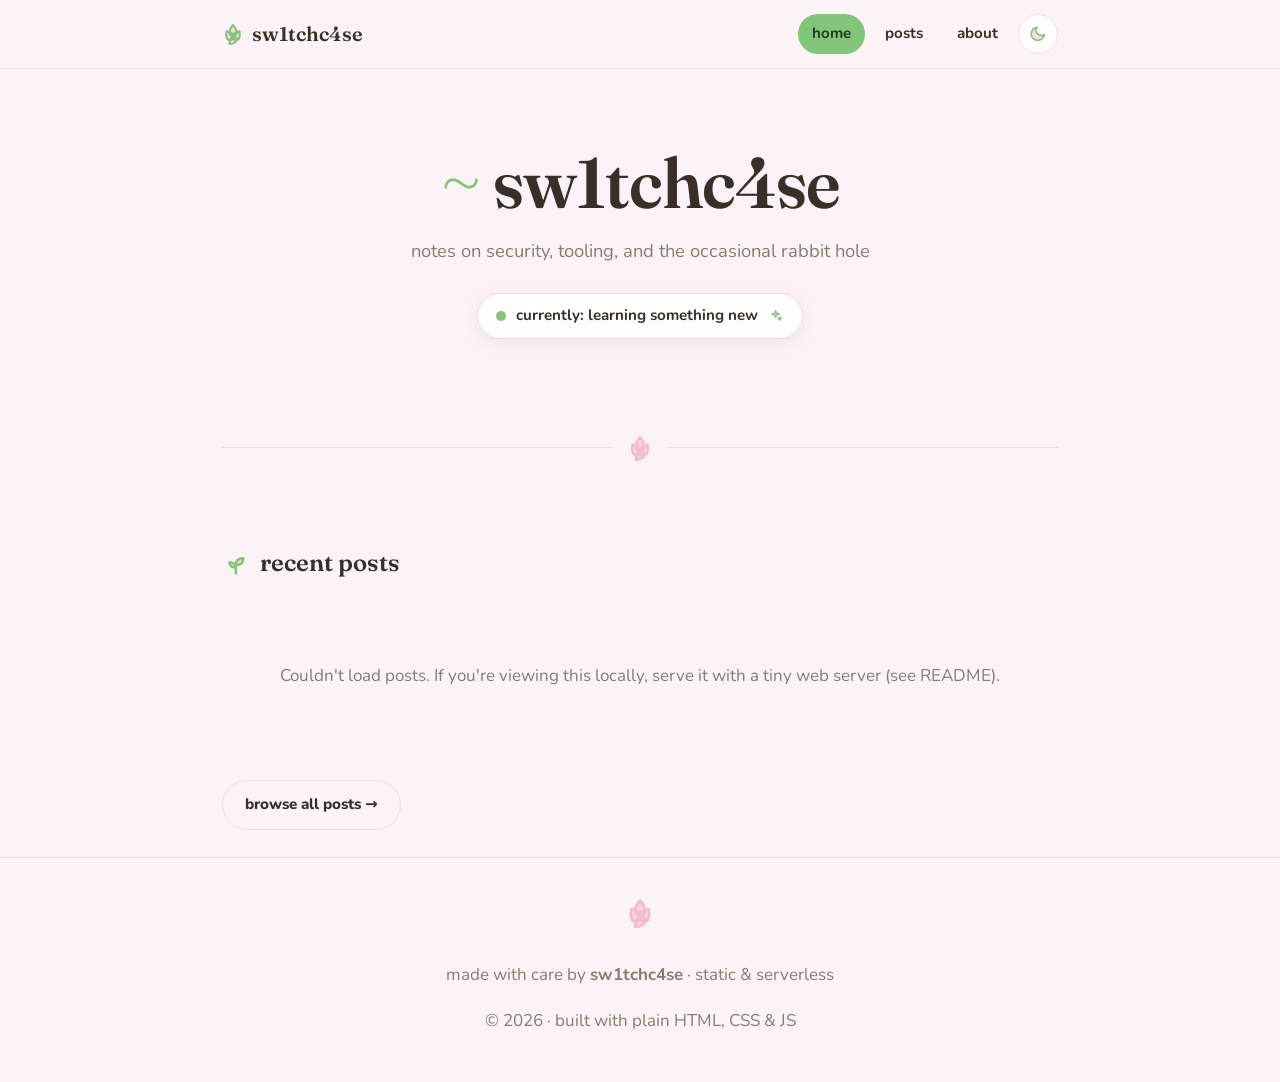
==== index.html @ 3e36abd5 "Initial commit" ====
<!DOCTYPE html>
<html lang="en">
<head>
  <meta charset="UTF-8" />
  <meta name="viewport" content="width=device-width, initial-scale=1.0" />
  <title>sw1tchc4se · home</title>
  <meta name="description" content="sw1tchc4se's personal blog &lt;3" />
  <meta name="google-site-verification" content="fWLO2Uzx5_jsyunKUlAKKFhz26lNTzGG1gmHihlMR6w" />
  <link rel="canonical" href="https://sw1tchc4se.github.io/" />
  <meta property="og:type" content="website" />
  <meta property="og:site_name" content="sw1tchc4se" />
  <meta property="og:title" content="sw1tchc4se" />
  <meta property="og:description" content="sw1tchc4se's personal blog &lt;3" />
  <meta property="og:url" content="https://sw1tchc4se.github.io/" />
  <meta property="og:image" content="https://sw1tchc4se.github.io/assets/avatar.png" />
  <meta name="twitter:card" content="summary" />
  <script>
    (function () {
      var s = localStorage.getItem("theme") ||
        (matchMedia("(prefers-color-scheme: dark)").matches ? "dark" : "light");
      document.documentElement.setAttribute("data-theme", s);
    })();
  </script>
  <link rel="preconnect" href="https://fonts.googleapis.com" />
  <link rel="preconnect" href="https://fonts.gstatic.com" crossorigin />
  <link href="https://fonts.googleapis.com/css2?family=Fraunces:opsz,wght@9..144,400;9..144,600;9..144,700&family=Nunito:wght@400;700;800&display=swap" rel="stylesheet" />
  <link rel="stylesheet" href="css/style.css" />
</head>
<body>
  <section class="hero">
    <div class="sparkles" aria-hidden="true">
      <span class="spark s1"></span>
      <span class="spark s2"></span>
      <span class="spark s3"></span>
      <span class="spark s4"></span>
      <span class="spark s5"></span>
      <span class="spark s6"></span>
      <span class="spark s7"></span>
      <span class="spark s8"></span>
      <span class="spark s9"></span>
    </div>

    <div class="container">
      <h1><span class="glyph">~</span> <span id="hero-name">sw1tchc4se</span></h1>
      <p class="tagline" id="hero-tagline"></p>
      <div class="status-widget" id="hero-status"></div>
    </div>
  </section>

  <main class="container">
    <section class="section" id="pinned-section" style="display:none">
      <h2 class="section-title"><span data-icon="pin"></span> pinned</h2>
      <div class="cards" id="pinned"></div>
    </section>

    <div class="divider"><span data-icon="petal"></span></div>

    <section class="section">
      <h2 class="section-title"><span data-icon="sprout"></span> recent posts</h2>
      <div class="cards" id="recent"><p class="loading">loading posts…</p></div>
      <p style="margin-top:22px"><a class="btn ghost" href="posts/">browse all posts →</a></p>
    </section>
  </main>

  <script src="js/blog.js"></script>
  <script src="js/home.js"></script>
</body>
</html>
---- css/style.css ----
:root {
  --bg: #FCF3F6;
  --surface: #fffdfe;
  --primary: #84C57C;
  --primary-ink: #4f8049;
  --secondary: #F4BBCD;
  --accent: #DB5E8E;
  --text: #3A2E2A;
  --muted: #8a7a74;
  --border: #f3dde5;
  --ic-fill: rgba(219, 94, 142, 0.20);
  --on-primary: #1f3d1b;
  --shadow: 0 4px 18px rgba(160, 90, 120, 0.10);
  --shadow-lift: 0 14px 34px rgba(160, 90, 120, 0.18);
  --radius: 20px;
  --radius-sm: 12px;
  --radius-pill: 999px;
  --font-body: "Nunito", system-ui, -apple-system, sans-serif;
  --font-head: "Fraunces", Georgia, serif;
  --maxw: 880px;
}

[data-theme="dark"] {
  --bg: #241D29;
  --surface: #2E2536;
  --primary: #A6D89E;
  --primary-ink: #c4e8be;
  --secondary: #E2A6C0;
  --accent: #F4A6C4;
  --text: #F1E7EC;
  --muted: #c3aebb;
  --border: #463950;
  --ic-fill: rgba(244, 166, 196, 0.28);
  --on-primary: #18241b;
  --shadow: 0 4px 18px rgba(40, 10, 30, 0.40);
  --shadow-lift: 0 16px 36px rgba(40, 10, 30, 0.52);
}

*, *::before, *::after { box-sizing: border-box; }
html { scroll-behavior: smooth; }
body {
  margin: 0;
  font-family: var(--font-body);
  background: var(--bg);
  color: var(--text);
  line-height: 1.7;
  font-size: 17px;
  -webkit-font-smoothing: antialiased;
  transition: background 0.4s ease, color 0.4s ease;
  min-height: 100vh;
  display: flex;
  flex-direction: column;
}

h1, h2, h3, h4 {
  font-family: var(--font-head);
  font-weight: 600;
  line-height: 1.2;
  color: var(--text);
}

a { color: var(--accent); text-decoration: none; }
a:hover { text-decoration: underline; }

img { max-width: 100%; }

.container { width: 100%; max-width: var(--maxw); margin: 0 auto; padding: 0 22px; }

.icon {
  width: 1em; height: 1em;
  display: inline-block;
  vertical-align: -0.14em;
  flex-shrink: 0;
  color: var(--primary);
}
[data-icon] { display: inline-flex; align-items: center; }
.icon.pink { color: var(--accent); }
.btn .icon { color: inherit; }
.empty-state .icon { color: var(--primary); }

.site-header {
  position: sticky;
  top: 0;
  z-index: 50;
  backdrop-filter: blur(10px);
  background: color-mix(in srgb, var(--bg) 82%, transparent);
  border-bottom: 1px solid var(--border);
}
.nav {
  display: flex;
  align-items: center;
  gap: 18px;
  padding: 14px 22px;
  max-width: var(--maxw);
  margin: 0 auto;
}
.brand {
  font-family: var(--font-head);
  font-weight: 600;
  font-size: 1.25rem;
  color: var(--text);
  display: inline-flex;
  align-items: center;
  gap: 8px;
}
.brand:hover { text-decoration: none; }
.brand .icon { width: 22px; height: 22px; color: var(--primary); }
.nav-links { display: flex; gap: 6px; margin-left: auto; align-items: center; }
.nav-links a {
  color: var(--text);
  padding: 7px 14px;
  border-radius: var(--radius-pill);
  font-weight: 700;
  font-size: 0.95rem;
  transition: background 0.2s ease, color 0.2s ease;
}
.nav-links a:hover { background: color-mix(in srgb, var(--primary) 22%, transparent); text-decoration: none; }
.nav-links a.active { background: var(--primary); color: var(--on-primary); }

.theme-toggle {
  border: 1px solid var(--border);
  background: var(--surface);
  color: var(--text);
  width: 40px; height: 40px;
  border-radius: var(--radius-pill);
  cursor: pointer;
  font-size: 1.1rem;
  display: grid; place-items: center;
  transition: transform 0.3s ease, box-shadow 0.2s ease;
}
.theme-toggle:hover { transform: rotate(-15deg) scale(1.08); box-shadow: var(--shadow); }

.hero {
  position: relative;
  text-align: center;
  padding: 72px 22px 56px;
  overflow: hidden;
}
.hero h1 {
  font-size: clamp(2.6rem, 7vw, 4.4rem);
  margin: 0 0 10px;
  letter-spacing: -1px;
}
.hero .tagline { font-size: 1.15rem; color: var(--muted); max-width: 540px; margin: 0 auto 26px; }
.hero .glyph { color: var(--primary); }

.status-widget {
  display: inline-flex;
  align-items: center;
  gap: 10px;
  background: var(--surface);
  border: 1px solid var(--border);
  border-radius: var(--radius-pill);
  padding: 9px 18px;
  box-shadow: var(--shadow);
  font-weight: 700;
  font-size: 0.95rem;
}
.status-dot {
  width: 10px; height: 10px; border-radius: 50%;
  background: var(--primary);
  box-shadow: 0 0 0 0 color-mix(in srgb, var(--primary) 60%, transparent);
  animation: pulse 2s infinite;
}
@keyframes pulse {
  0% { box-shadow: 0 0 0 0 color-mix(in srgb, var(--primary) 55%, transparent); }
  70% { box-shadow: 0 0 0 10px transparent; }
  100% { box-shadow: 0 0 0 0 transparent; }
}

.sparkles { position: absolute; inset: 0; overflow: hidden; pointer-events: none; z-index: 0; }
.hero .container { position: relative; z-index: 1; }
.spark {
  position: absolute;
  width: 16px; aspect-ratio: 1;
  background: currentColor;

  clip-path: polygon(50% 0%, 61% 39%, 100% 50%, 61% 61%, 50% 100%, 39% 61%, 0% 50%, 39% 39%);
  opacity: 0;
  transform: scale(0.4);
  filter: drop-shadow(0 0 6px currentColor);
  animation: twinkle 4.5s ease-in-out infinite;
}
@keyframes twinkle {
  0%, 100% { opacity: 0; transform: scale(0.4) rotate(0deg); }
  50%      { opacity: 0.9; transform: scale(1) rotate(18deg); }
}
.spark.s1 { top: 17%; left: 11%;  color: var(--accent);    width: 18px; animation-delay: 0s;   }
.spark.s2 { top: 29%; right: 15%; color: var(--primary);   width: 14px; animation-delay: 1.1s; animation-duration: 5.2s; }
.spark.s3 { bottom: 22%; left: 19%; color: #BB8FE0;        width: 21px; animation-delay: 0.6s; animation-duration: 5.6s; }
.spark.s4 { top: 13%; right: 29%; color: var(--secondary); width: 12px; animation-delay: 1.9s; }
.spark.s5 { bottom: 27%; right: 21%; color: var(--accent); width: 16px; animation-delay: 2.5s; animation-duration: 4.8s; }
.spark.s6 { top: 47%; left: 6%;   color: #BB8FE0;          width: 13px; animation-delay: 3s;   }
.spark.s7 { bottom: 15%; left: 43%; color: var(--primary); width: 15px; animation-delay: 1.4s; animation-duration: 5.4s; }
.spark.s8 { top: 21%; left: 47%;  color: var(--secondary); width: 11px; animation-delay: 2.8s; }
.spark.s9 { bottom: 33%; right: 38%; color: #BB8FE0;       width: 17px; animation-delay: 0.3s; animation-duration: 5s;   }

.section { padding: 18px 0 10px; }
.section-title {
  display: flex; align-items: center; gap: 10px;
  font-size: 1.5rem; margin: 30px 0 18px;
}
.section-title .icon { width: 1.15em; height: 1.15em; color: var(--primary); }

.divider { display: flex; align-items: center; gap: 14px; margin: 40px 0; color: var(--secondary); }
.divider::before, .divider::after { content: ""; flex: 1; height: 1px; background: var(--border); }
.divider .icon { width: 26px; height: 26px; color: var(--secondary); }

.cards { display: grid; gap: 18px; }
.card {
  background: var(--surface);
  border: 1px solid var(--border);
  border-radius: var(--radius);
  padding: 22px 24px;
  box-shadow: var(--shadow);
  transition: transform 0.28s ease, box-shadow 0.28s ease, border-color 0.28s ease;
  display: block;
  color: inherit;
}
.card:hover {
  transform: translateY(-5px);
  box-shadow: var(--shadow-lift);
  border-color: color-mix(in srgb, var(--primary) 45%, var(--border));
  text-decoration: none;
}
.card h3 { margin: 0 0 6px; font-size: 1.3rem; }
.card .meta { color: var(--muted); font-size: 0.88rem; margin-bottom: 10px; display: flex; gap: 12px; flex-wrap: wrap; }
.card p { margin: 0 0 14px; color: var(--text); }
.card.pinned { border-color: color-mix(in srgb, var(--primary) 50%, var(--border)); }
.pin-badge {
  display: inline-flex; align-items: center; gap: 5px;
  font-size: 0.78rem; font-weight: 800; color: var(--primary-ink);
  background: color-mix(in srgb, var(--primary) 18%, transparent);
  padding: 3px 10px; border-radius: var(--radius-pill); margin-bottom: 10px;
}

.tags { display: flex; flex-wrap: wrap; gap: 8px; }
.tag {
  font-size: 0.78rem;
  font-weight: 800;
  letter-spacing: 0.2px;
  padding: 5px 12px;
  border-radius: var(--radius-pill);
  background: color-mix(in srgb, var(--secondary) 28%, transparent);
  color: var(--text);
  border: 1px solid transparent;
  cursor: pointer;
  transition: background 0.2s ease, transform 0.15s ease, border-color 0.2s ease;
  user-select: none;
}
.tag:hover { transform: translateY(-2px); text-decoration: none; }
.tag.active { background: var(--primary); color: var(--on-primary); }
.tag::before { content: "#"; opacity: 0.55; }

.controls { display: flex; flex-direction: column; gap: 14px; margin-bottom: 8px; }
.search {
  width: 100%;
  border: 1px solid var(--border);
  background: var(--surface);
  color: var(--text);
  border-radius: var(--radius-pill);
  padding: 13px 20px;
  font-family: inherit;
  font-size: 1rem;
  box-shadow: var(--shadow);
}
.search:focus { outline: none; border-color: var(--primary); }
.filter-row { display: flex; flex-wrap: wrap; gap: 8px; align-items: center; }
.filter-label { font-size: 0.85rem; color: var(--muted); font-weight: 700; margin-right: 4px; }

.timeline { position: relative; padding-left: 34px; }
.timeline::before {
  content: ""; position: absolute; left: 9px; top: 8px; bottom: 8px;
  width: 2px;
  background: linear-gradient(var(--primary), var(--secondary));
  border-radius: 2px;
}
.timeline-item { position: relative; margin-bottom: 22px; }
.timeline-item::before {
  content: ""; position: absolute; left: -33px; top: 26px;
  width: 14px; height: 14px; border-radius: 50%;
  background: var(--bg);
  border: 3px solid var(--primary);
  box-shadow: 0 0 0 4px color-mix(in srgb, var(--primary) 16%, transparent);
}
.empty-state { text-align: center; color: var(--muted); padding: 50px 0; }

.post-header { padding: 40px 0 8px; }
.post-header h1 { font-size: clamp(2rem, 5vw, 3rem); margin: 0 0 12px; }
.post-meta { display: flex; flex-wrap: wrap; gap: 16px; align-items: center; color: var(--muted); font-size: 0.92rem; margin-bottom: 16px; }
.coffee { display: inline-flex; align-items: center; gap: 3px; }
.coffee .icon { width: 1.05em; height: 1.05em; color: var(--accent); }
.post-meta .icon { color: var(--primary); }
.pin-badge .icon { width: 1em; height: 1em; }
.card .meta .icon { width: 1em; height: 1em; }

.post-layout { display: grid; grid-template-columns: 1fr; gap: 30px; }
@media (min-width: 1000px) {
  .post-layout { grid-template-columns: 1fr 220px; align-items: start; }
  .toc { position: sticky; top: 90px; order: 2; }
}

.toc {
  background: var(--surface);
  border: 1px solid var(--border);
  border-radius: var(--radius);
  padding: 18px 20px;
  box-shadow: var(--shadow);
  font-size: 0.9rem;
}
.toc h4 { margin: 0 0 10px; font-size: 1rem; display: flex; gap: 7px; align-items: center; }
.toc ul { list-style: none; margin: 0; padding: 0; }
.toc li { margin: 4px 0; }
.toc li.h3 { padding-left: 14px; font-size: 0.85rem; }
.toc a { color: var(--muted); }
.toc a:hover, .toc a.active { color: var(--primary-ink); text-decoration: none; }

.prose { font-size: 1.05rem; }
.prose h2 { font-size: 1.7rem; margin: 38px 0 12px; scroll-margin-top: 80px; }
.prose h3 { font-size: 1.3rem; margin: 28px 0 10px; scroll-margin-top: 80px; }
.prose p { margin: 0 0 18px; }
.prose ul, .prose ol { margin: 0 0 18px; padding-left: 26px; }
.prose li { margin: 6px 0; }
.prose blockquote {
  margin: 0 0 18px; padding: 8px 20px;
  border-left: 4px solid var(--primary);
  background: color-mix(in srgb, var(--primary) 8%, transparent);
  border-radius: 0 var(--radius-sm) var(--radius-sm) 0;
  color: var(--muted);
}
.prose code {
  background: color-mix(in srgb, var(--accent) 12%, transparent);
  padding: 2px 7px; border-radius: 7px;
  font-size: 0.9em;
  font-family: "JetBrains Mono", "SF Mono", Consolas, monospace;
  color: var(--accent);
}
.prose pre {
  background: #271f2e;
  border-radius: var(--radius-sm);
  padding: 18px 20px;
  overflow-x: auto;
  margin: 0 0 20px;
  box-shadow: var(--shadow);
}
[data-theme="dark"] .prose pre { background: #1b1421; border: 1px solid var(--border); }
.prose pre code { background: none; padding: 0; color: #f3ede0; font-size: 0.88rem; }
.prose a { text-decoration: underline; text-underline-offset: 3px; }
.prose img { border-radius: var(--radius-sm); box-shadow: var(--shadow); }
.prose table { width: 100%; border-collapse: collapse; margin: 0 0 18px; }
.prose th, .prose td { border: 1px solid var(--border); padding: 8px 12px; text-align: left; }
.prose th { background: color-mix(in srgb, var(--secondary) 22%, transparent); }

.reactions {
  display: flex; gap: 10px; flex-wrap: wrap;
  margin: 30px 0;
}
.reaction {
  border: 1px solid var(--border);
  background: var(--surface);
  border-radius: var(--radius-pill);
  padding: 8px 16px;
  font-size: 1.1rem;
  cursor: pointer;
  display: inline-flex; align-items: center; gap: 8px;
  transition: transform 0.18s ease, background 0.2s ease, border-color 0.2s ease;
  font-family: inherit;
  color: var(--text);
}
.reaction .icon { width: 1.35em; height: 1.35em; }
.reaction .count { font-size: 0.9rem; font-weight: 800; color: var(--muted); }
.reaction:hover { transform: translateY(-3px) scale(1.04); }
.reaction.reacted {
  background: color-mix(in srgb, var(--primary) 20%, transparent);
  border-color: var(--primary);
}
.reaction.reacted .count { color: var(--primary-ink); }
.reaction.bump { animation: bump 0.4s ease; }
@keyframes bump { 50% { transform: scale(1.35) rotate(-8deg); } }

.profile { display: flex; gap: 22px; align-items: center; flex-wrap: wrap; margin-bottom: 10px; }
.avatar {
  width: 96px; height: 96px; border-radius: 50%;
  background: linear-gradient(135deg, var(--primary), var(--secondary));
  object-fit: cover;
  display: block;
  box-shadow: var(--shadow); flex-shrink: 0;
  border: 3px solid var(--surface);
}
.skill-grid { display: flex; flex-wrap: wrap; gap: 10px; }
.social-links { display: flex; flex-wrap: wrap; gap: 12px; }
.social-links a {
  display: inline-flex; align-items: center; gap: 8px;
  background: var(--surface); border: 1px solid var(--border);
  padding: 10px 18px; border-radius: var(--radius-pill);
  font-weight: 700; color: var(--text);
  transition: transform 0.2s ease, box-shadow 0.2s ease;
}
.social-links a:hover { transform: translateY(-3px); box-shadow: var(--shadow); text-decoration: none; }
.social-links .icon, .social-soon .icon { width: 1.2em; height: 1.2em; color: var(--accent); }
.social-soon {
  display: inline-flex; align-items: center; gap: 8px;
  background: transparent; border: 1px dashed var(--border);
  padding: 10px 18px; border-radius: var(--radius-pill);
  font-weight: 700; color: var(--muted);
  cursor: default; opacity: 0.8;
}

.notfound { text-align: center; padding: 80px 22px; }
.notfound h1 { font-size: clamp(4rem, 18vw, 9rem); margin: 0; color: var(--primary); }

.btn {
  display: inline-flex; align-items: center; gap: 8px;
  background: var(--primary); color: var(--on-primary);
  border: none; border-radius: var(--radius-pill);
  padding: 11px 22px; font-family: inherit; font-weight: 800;
  font-size: 0.95rem; cursor: pointer; text-decoration: none;
  transition: transform 0.2s ease, box-shadow 0.2s ease, filter 0.2s ease;
}
.btn:hover { transform: translateY(-2px); box-shadow: var(--shadow-lift); text-decoration: none; filter: brightness(1.04); }
.btn.ghost { background: transparent; color: var(--text); border: 1px solid var(--border); }

.back-link { display: inline-flex; align-items: center; gap: 6px; color: var(--muted); font-weight: 700; margin: 24px 0; }

.site-footer {
  margin-top: auto;
  border-top: 1px solid var(--border);
  text-align: center;
  padding: 40px 22px 30px;
  color: var(--muted);
}
.site-footer .icon { width: 30px; height: 30px; color: var(--secondary); margin-bottom: 8px; }
.site-footer a { font-weight: 700; }

.loading { text-align: center; color: var(--muted); padding: 40px 0; }

@media (prefers-reduced-motion: reduce) {
  *, *::before, *::after { animation: none !important; transition: none !important; scroll-behavior: auto; }
}

.fade-in { animation: fadein 0.5s ease both; }
@keyframes fadein { from { opacity: 0; transform: translateY(8px); } to { opacity: 1; transform: none; } }
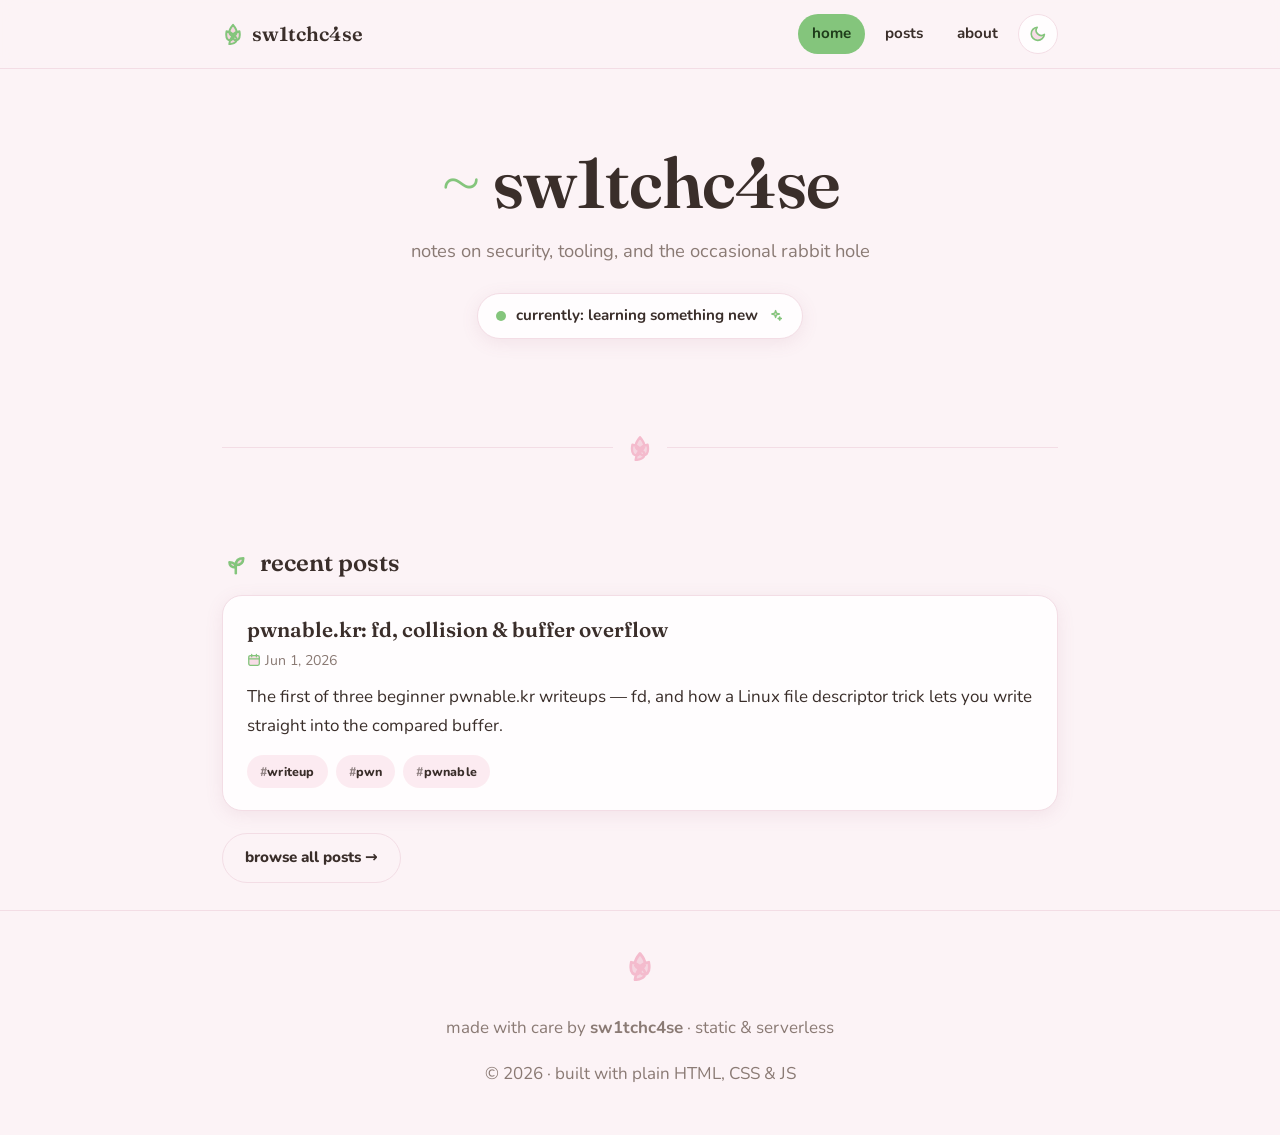
==== commit 4721916f: "fixed some bugs" ====
--- a/index.html
+++ b/index.html
@@ -14,6 +14,10 @@
   <meta property="og:url" content="https://sw1tchc4se.github.io/" />
   <meta property="og:image" content="https://sw1tchc4se.github.io/assets/avatar.png" />
   <meta name="twitter:card" content="summary" />
+  <meta name="theme-color" content="#FCF3F6" media="(prefers-color-scheme: light)" />
+  <meta name="theme-color" content="#241D29" media="(prefers-color-scheme: dark)" />
+  <link rel="icon" href="/assets/avatar.svg" type="image/svg+xml" />
+  <link rel="apple-touch-icon" href="/assets/avatar.png" />
   <script>
     (function () {
       var s = localStorage.getItem("theme") ||
--- a/css/style.css
+++ b/css/style.css
@@ -244,11 +244,13 @@
   background: color-mix(in srgb, var(--secondary) 28%, transparent);
   color: var(--text);
   border: 1px solid transparent;
-  cursor: pointer;
   transition: background 0.2s ease, transform 0.15s ease, border-color 0.2s ease;
   user-select: none;
 }
-.tag:hover { transform: translateY(-2px); text-decoration: none; }
+/* only interactive tags (post-page links, the posts-list filter) get the
+   pointer + hover lift; inert tags inside cards/skills stay static */
+a.tag, .filter-row .tag { cursor: pointer; }
+a.tag:hover, .filter-row .tag:hover { transform: translateY(-2px); text-decoration: none; }
 .tag.active { background: var(--primary); color: var(--on-primary); }
 .tag::before { content: "#"; opacity: 0.55; }
 
@@ -295,6 +297,9 @@
 .card .meta .icon { width: 1em; height: 1em; }
 
 .post-layout { display: grid; grid-template-columns: 1fr; gap: 30px; }
+/* grid items default to min-width:auto, which lets a long <pre> line stretch
+   the track wider than the viewport; let them shrink so pre's overflow-x works */
+.post-layout > * { min-width: 0; }
 @media (min-width: 1000px) {
   .post-layout { grid-template-columns: 1fr 220px; align-items: start; }
   .toc { position: sticky; top: 90px; order: 2; }
@@ -340,10 +345,34 @@
   border-radius: var(--radius-sm);
   padding: 18px 20px;
   overflow-x: auto;
-  margin: 0 0 20px;
+  margin: 0;
   box-shadow: var(--shadow);
 }
 [data-theme="dark"] .prose pre { background: #1b1421; border: 1px solid var(--border); }
+
+.code-wrap { position: relative; margin: 0 0 20px; }
+.copy-btn {
+  position: absolute;
+  top: 10px;
+  right: 10px;
+  border: 1px solid rgba(255, 255, 255, 0.18);
+  background: rgba(255, 255, 255, 0.08);
+  color: #f3ede0;
+  border-radius: 8px;
+  padding: 4px 10px;
+  font-family: var(--font-body);
+  font-size: 0.72rem;
+  font-weight: 800;
+  letter-spacing: 0.3px;
+  cursor: pointer;
+  opacity: 0;
+  transition: opacity 0.2s ease, background 0.2s ease, border-color 0.2s ease;
+}
+.code-wrap:hover .copy-btn,
+.copy-btn:focus-visible { opacity: 1; }
+.copy-btn:hover { background: rgba(255, 255, 255, 0.16); }
+.copy-btn.copied { color: var(--primary); border-color: var(--primary); opacity: 1; }
+@media (hover: none) { .copy-btn { opacity: 1; } }
 .prose pre code { background: none; padding: 0; color: #f3ede0; font-size: 0.88rem; }
 .prose a { text-decoration: underline; text-underline-offset: 3px; }
 .prose img { border-radius: var(--radius-sm); box-shadow: var(--shadow); }
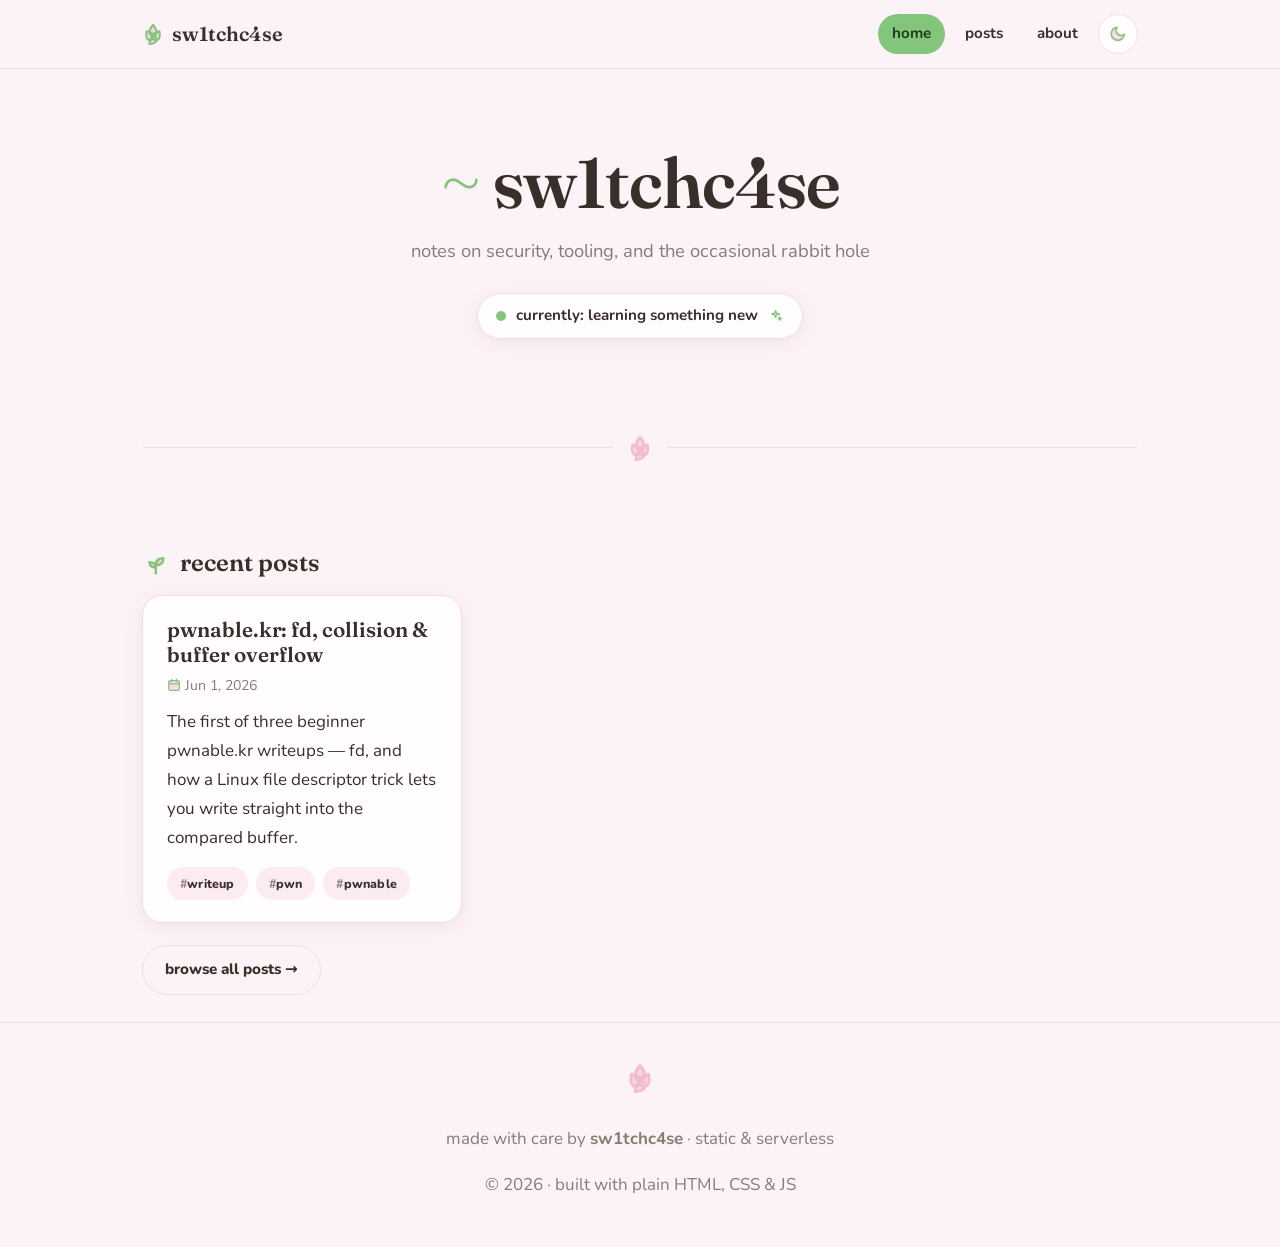
==== commit c5f909b4: "Fix copy button/TOC crash on prerendered posts; wider desktop layout" ====
--- a/index.html
+++ b/index.html
@@ -28,7 +28,7 @@
   <link rel="preconnect" href="https://fonts.googleapis.com" />
   <link rel="preconnect" href="https://fonts.gstatic.com" crossorigin />
   <link href="https://fonts.googleapis.com/css2?family=Fraunces:opsz,wght@9..144,400;9..144,600;9..144,700&family=Nunito:wght@400;700;800&display=swap" rel="stylesheet" />
-  <link rel="stylesheet" href="css/style.css" />
+  <link rel="stylesheet" href="css/style.css?v=a17c4250" />
 </head>
 <body>
   <section class="hero">
@@ -66,7 +66,7 @@
     </section>
   </main>
 
-  <script src="js/blog.js"></script>
-  <script src="js/home.js"></script>
+  <script src="js/blog.js?v=a17c4250"></script>
+  <script src="js/home.js?v=a17c4250"></script>
 </body>
 </html>
--- a/css/style.css
+++ b/css/style.css
@@ -17,7 +17,7 @@
   --radius-pill: 999px;
   --font-body: "Nunito", system-ui, -apple-system, sans-serif;
   --font-head: "Fraunces", Georgia, serif;
-  --maxw: 880px;
+  --maxw: 1040px;
 }
 
 [data-theme="dark"] {
@@ -206,7 +206,7 @@
 .divider::before, .divider::after { content: ""; flex: 1; height: 1px; background: var(--border); }
 .divider .icon { width: 26px; height: 26px; color: var(--secondary); }
 
-.cards { display: grid; gap: 18px; }
+.cards { display: grid; gap: 18px; grid-template-columns: repeat(auto-fill, minmax(300px, 1fr)); }
 .card {
   background: var(--surface);
   border: 1px solid var(--border);
@@ -320,7 +320,7 @@
 .toc a { color: var(--muted); }
 .toc a:hover, .toc a.active { color: var(--primary-ink); text-decoration: none; }
 
-.prose { font-size: 1.05rem; }
+.prose { font-size: 1.05rem; max-width: 768px; }
 .prose h2 { font-size: 1.7rem; margin: 38px 0 12px; scroll-margin-top: 80px; }
 .prose h3 { font-size: 1.3rem; margin: 28px 0 10px; scroll-margin-top: 80px; }
 .prose p { margin: 0 0 18px; }
@@ -347,38 +347,49 @@
   overflow-x: auto;
   margin: 0;
   box-shadow: var(--shadow);
+  tab-size: 4;
+  -moz-tab-size: 4;
 }
 [data-theme="dark"] .prose pre { background: #1b1421; border: 1px solid var(--border); }
 
 .code-wrap { position: relative; margin: 0 0 20px; }
 .copy-btn {
   position: absolute;
-  top: 10px;
-  right: 10px;
-  border: 1px solid rgba(255, 255, 255, 0.18);
-  background: rgba(255, 255, 255, 0.08);
-  color: #f3ede0;
+  top: 8px;
+  right: 8px;
+  width: 30px;
+  height: 30px;
+  display: inline-grid;
+  place-items: center;
+  padding: 0;
+  border: 1px solid rgba(255, 255, 255, 0.16);
+  background: rgba(255, 255, 255, 0.06);
+  color: #cfc6d8;
   border-radius: 8px;
-  padding: 4px 10px;
-  font-family: var(--font-body);
-  font-size: 0.72rem;
-  font-weight: 800;
-  letter-spacing: 0.3px;
   cursor: pointer;
-  opacity: 0;
-  transition: opacity 0.2s ease, background 0.2s ease, border-color 0.2s ease;
-}
+  opacity: 0.55;
+  transition: opacity 0.18s ease, background 0.18s ease, color 0.18s ease, border-color 0.18s ease;
+}
+.copy-btn svg { width: 15px; height: 15px; display: block; }
 .code-wrap:hover .copy-btn,
 .copy-btn:focus-visible { opacity: 1; }
-.copy-btn:hover { background: rgba(255, 255, 255, 0.16); }
+.copy-btn:hover { background: rgba(255, 255, 255, 0.14); color: #fff; }
 .copy-btn.copied { color: var(--primary); border-color: var(--primary); opacity: 1; }
-@media (hover: none) { .copy-btn { opacity: 1; } }
 .prose pre code { background: none; padding: 0; color: #f3ede0; font-size: 0.88rem; }
 .prose a { text-decoration: underline; text-underline-offset: 3px; }
 .prose img { border-radius: var(--radius-sm); box-shadow: var(--shadow); }
 .prose table { width: 100%; border-collapse: collapse; margin: 0 0 18px; }
 .prose th, .prose td { border: 1px solid var(--border); padding: 8px 12px; text-align: left; }
 .prose th { background: color-mix(in srgb, var(--secondary) 22%, transparent); }
+
+/* phones: smaller body + code so more fits before horizontal scrolling kicks in */
+@media (max-width: 600px) {
+  body { font-size: 16px; }
+  .container { padding: 0 16px; }
+  .prose { font-size: 1rem; }
+  .prose pre { padding: 16px 14px; tab-size: 2; -moz-tab-size: 2; }
+  .prose pre code { font-size: 0.8rem; }
+}
 
 .reactions {
   display: flex; gap: 10px; flex-wrap: wrap;
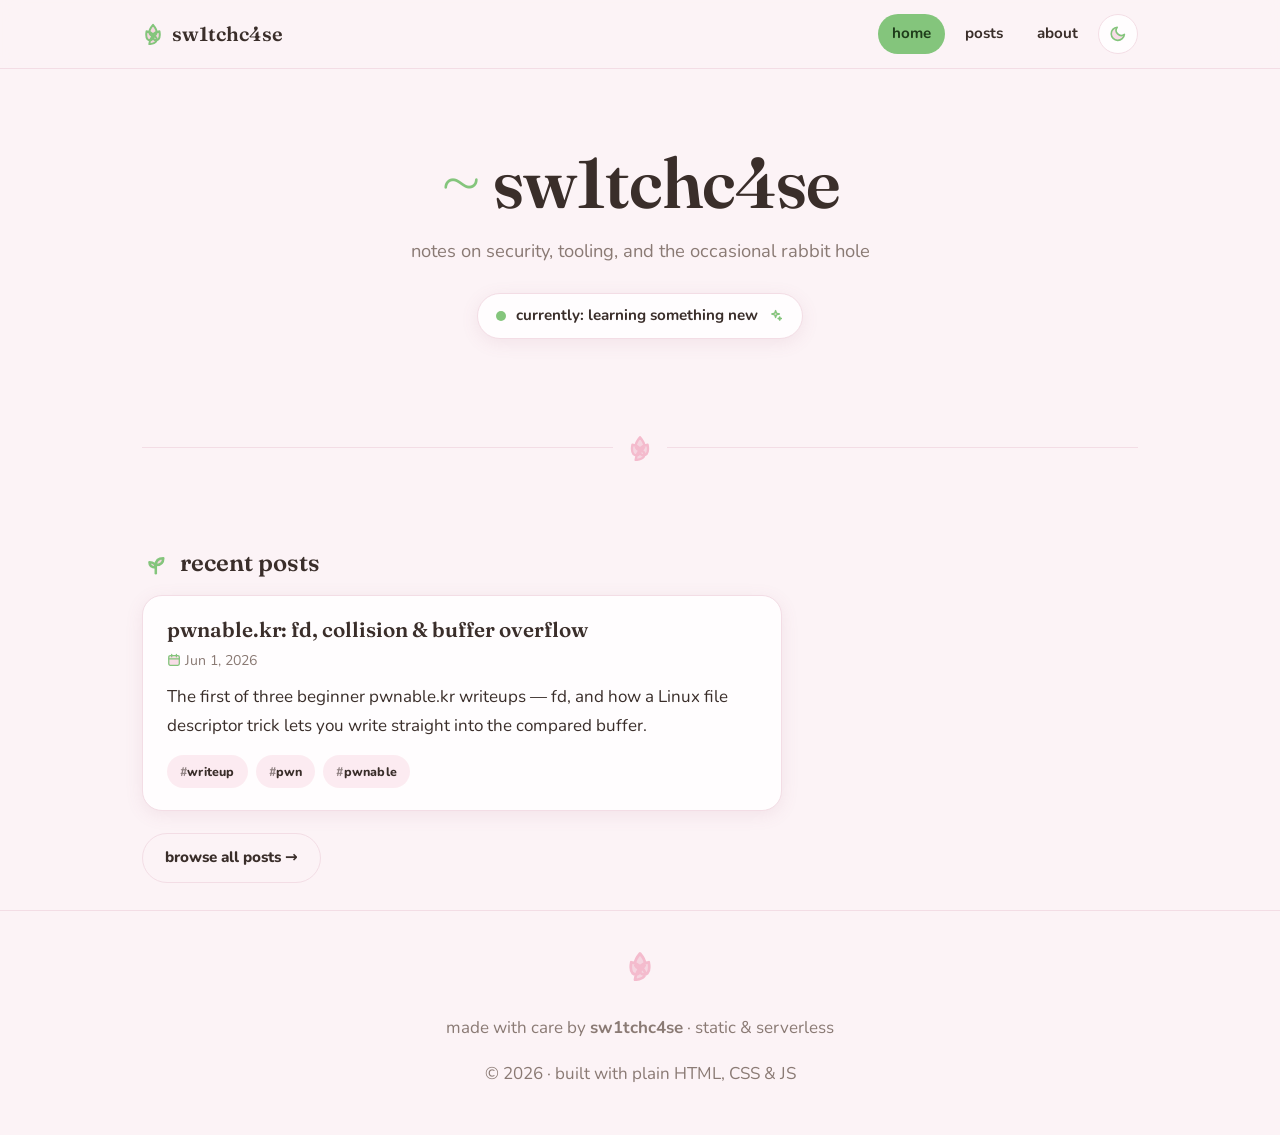
==== commit 624a82e1: "Fix mobile horizontal overflow (wrap long inline code); cleaner home feed layout" ====
--- a/index.html
+++ b/index.html
@@ -28,7 +28,7 @@
   <link rel="preconnect" href="https://fonts.googleapis.com" />
   <link rel="preconnect" href="https://fonts.gstatic.com" crossorigin />
   <link href="https://fonts.googleapis.com/css2?family=Fraunces:opsz,wght@9..144,400;9..144,600;9..144,700&family=Nunito:wght@400;700;800&display=swap" rel="stylesheet" />
-  <link rel="stylesheet" href="css/style.css?v=a17c4250" />
+  <link rel="stylesheet" href="css/style.css?v=e71100fb" />
 </head>
 <body>
   <section class="hero">
@@ -66,7 +66,7 @@
     </section>
   </main>
 
-  <script src="js/blog.js?v=a17c4250"></script>
-  <script src="js/home.js?v=a17c4250"></script>
+  <script src="js/blog.js?v=e71100fb"></script>
+  <script src="js/home.js?v=e71100fb"></script>
 </body>
 </html>
--- a/css/style.css
+++ b/css/style.css
@@ -206,7 +206,7 @@
 .divider::before, .divider::after { content: ""; flex: 1; height: 1px; background: var(--border); }
 .divider .icon { width: 26px; height: 26px; color: var(--secondary); }
 
-.cards { display: grid; gap: 18px; grid-template-columns: repeat(auto-fill, minmax(300px, 1fr)); }
+.cards { display: grid; gap: 18px; grid-template-columns: minmax(0, 640px); }
 .card {
   background: var(--surface);
   border: 1px solid var(--border);
@@ -320,7 +320,7 @@
 .toc a { color: var(--muted); }
 .toc a:hover, .toc a.active { color: var(--primary-ink); text-decoration: none; }
 
-.prose { font-size: 1.05rem; max-width: 768px; }
+.prose { font-size: 1.05rem; max-width: 768px; overflow-wrap: break-word; }
 .prose h2 { font-size: 1.7rem; margin: 38px 0 12px; scroll-margin-top: 80px; }
 .prose h3 { font-size: 1.3rem; margin: 28px 0 10px; scroll-margin-top: 80px; }
 .prose p { margin: 0 0 18px; }
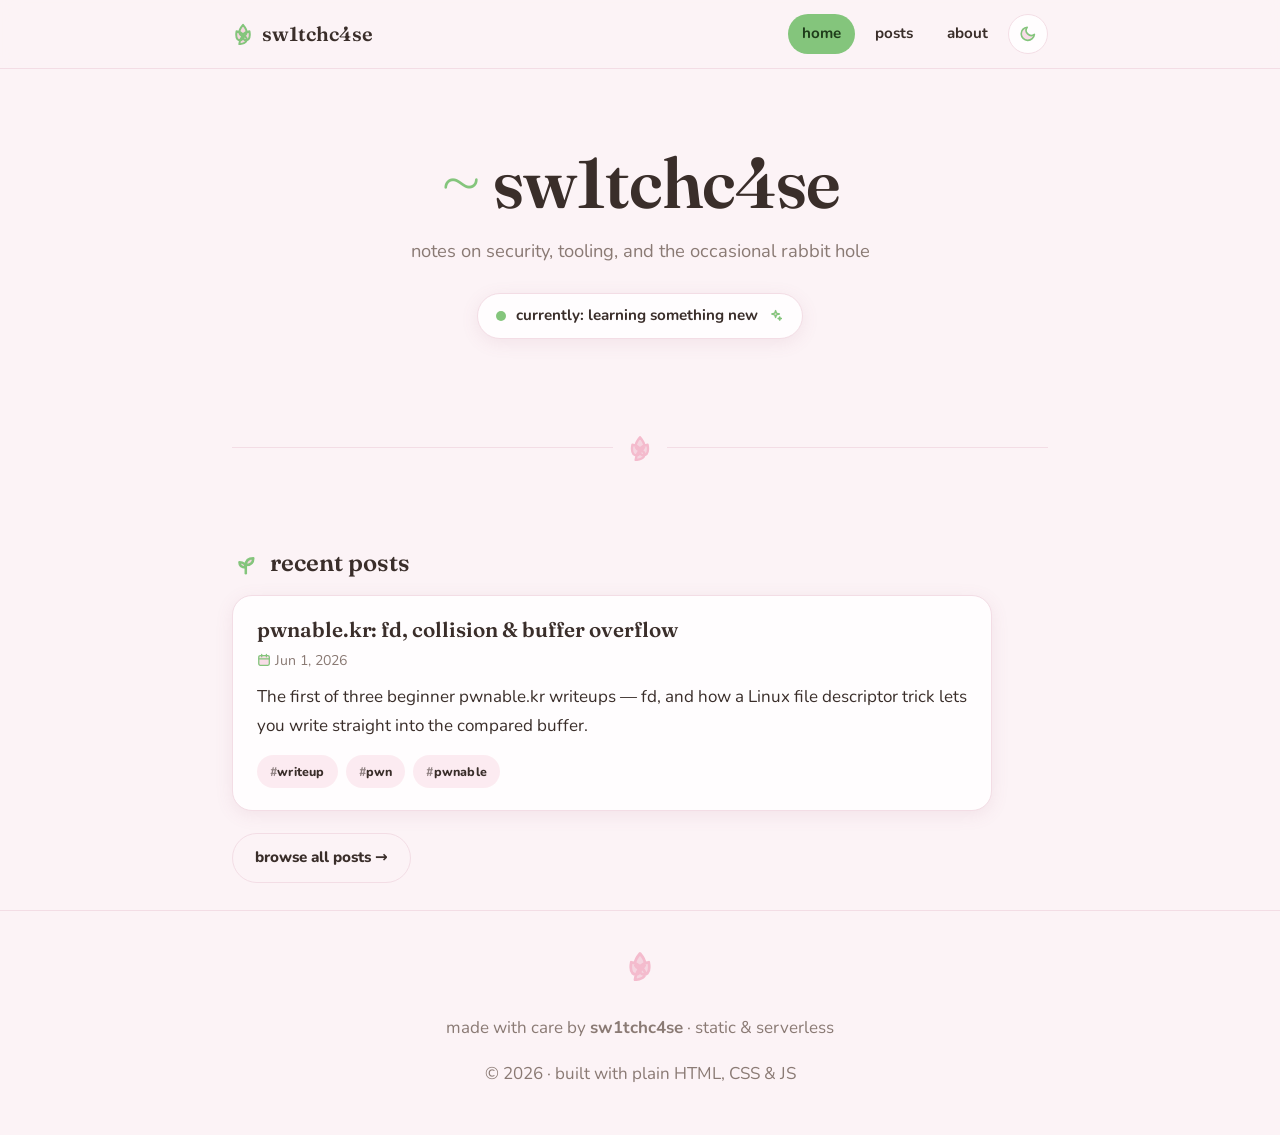
==== commit 4dbdbec0: "Narrow general pages, keep post page wide; clip site-wide horizontal overflow" ====
--- a/index.html
+++ b/index.html
@@ -28,7 +28,7 @@
   <link rel="preconnect" href="https://fonts.googleapis.com" />
   <link rel="preconnect" href="https://fonts.gstatic.com" crossorigin />
   <link href="https://fonts.googleapis.com/css2?family=Fraunces:opsz,wght@9..144,400;9..144,600;9..144,700&family=Nunito:wght@400;700;800&display=swap" rel="stylesheet" />
-  <link rel="stylesheet" href="css/style.css?v=e71100fb" />
+  <link rel="stylesheet" href="css/style.css?v=9d880739" />
 </head>
 <body>
   <section class="hero">
@@ -66,7 +66,7 @@
     </section>
   </main>
 
-  <script src="js/blog.js?v=e71100fb"></script>
-  <script src="js/home.js?v=e71100fb"></script>
+  <script src="js/blog.js?v=9d880739"></script>
+  <script src="js/home.js?v=9d880739"></script>
 </body>
 </html>
--- a/css/style.css
+++ b/css/style.css
@@ -17,7 +17,8 @@
   --radius-pill: 999px;
   --font-body: "Nunito", system-ui, -apple-system, sans-serif;
   --font-head: "Fraunces", Georgia, serif;
-  --maxw: 1040px;
+  --maxw: 860px;
+  --maxw-post: 1040px;
 }
 
 [data-theme="dark"] {
@@ -50,7 +51,15 @@
   min-height: 100vh;
   display: flex;
   flex-direction: column;
-}
+  /* clip stray horizontal overflow without breaking the sticky header
+     (clip, unlike hidden, doesn't create a scroll container) */
+  overflow-x: clip;
+}
+
+/* post pages get a wider column (the table-of-contents sidebar fills it);
+   the header matches so brand + content stay left-aligned */
+.post-page .nav,
+.post-page main.container { max-width: var(--maxw-post); }
 
 h1, h2, h3, h4 {
   font-family: var(--font-head);
@@ -206,7 +215,7 @@
 .divider::before, .divider::after { content: ""; flex: 1; height: 1px; background: var(--border); }
 .divider .icon { width: 26px; height: 26px; color: var(--secondary); }
 
-.cards { display: grid; gap: 18px; grid-template-columns: minmax(0, 640px); }
+.cards { display: grid; gap: 18px; grid-template-columns: minmax(0, 760px); }
 .card {
   background: var(--surface);
   border: 1px solid var(--border);
